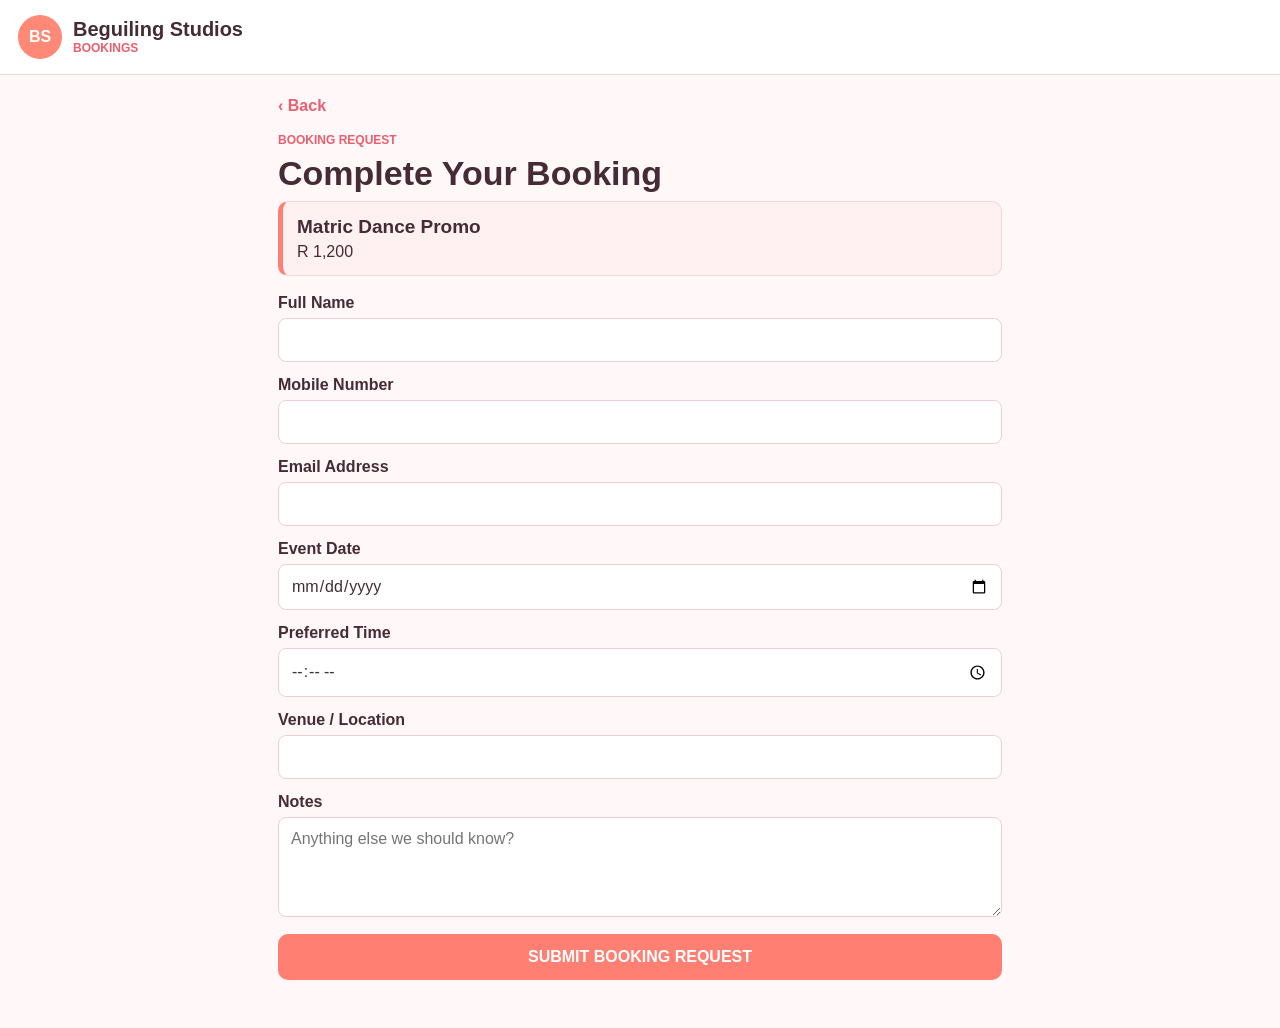
==== booking-matric.html @ d5d3e889 "Add files via upload" ====
<!DOCTYPE html>
<html>
<head>
  <meta charset="utf-8">
  <meta name="viewport" content="width=device-width, initial-scale=1, maximum-scale=1, user-scalable=no">
  <meta name="apple-mobile-web-app-capable" content="yes">
  <title>Book Matric Dance</title>
  <link rel="stylesheet" href="styles.css">
</head>
<body>
<div id="topbar">
  <div class="brand-mark">BS</div>
  <div class="brand-copy">
    <div class="brand-name">Beguiling Studios</div>
    <div class="small-label">Bookings</div>
  </div>
</div>
<div class="content">

<a class="back-link" href="matric.html">&lsaquo; Back</a>
<div class="small-label">Booking Request</div>
<h1>Complete Your Booking</h1>

<div class="summary">
  <strong>Matric Dance Promo</strong>
  <span>R 1,200</span>
</div>

<form action="thank-you.html" method="get">
  <input type="hidden" name="package" value="Matric Dance Promo">
  <input type="hidden" name="price" value="R 1,200">

  <label>Full Name
    <input name="name" type="text" required>
  </label>

  <label>Mobile Number
    <input name="phone" type="tel" required>
  </label>

  <label>Email Address
    <input name="email" type="email">
  </label>

  <label>Event Date
    <input name="date" type="date" required>
  </label>

  <label>Preferred Time
    <input name="time" type="time" required>
  </label>

  <label>Venue / Location
    <input name="venue" type="text" required>
  </label>

  <label>Notes
    <textarea name="notes" placeholder="Anything else we should know?"></textarea>
  </label>

  <button class="submit-button" type="submit">SUBMIT BOOKING REQUEST</button>
</form>

</div>
</body>
</html>
---- styles.css ----
* {
  box-sizing: border-box;
}

html, body {
  margin: 0;
  padding: 0;
  min-height: 100%;
  background: #fff7f8;
  color: #442b35;
  font-family: -apple-system, BlinkMacSystemFont, Arial, sans-serif;
  -webkit-text-size-adjust: 100%;
}

body {
  padding-bottom: 30px;
}

a {
  text-decoration: none;
}

#topbar {
  background: #ffffff;
  border-bottom: 1px solid #f2d7db;
  padding: 15px 18px;
  overflow: hidden;
}

.brand-mark {
  float: left;
  width: 44px;
  height: 44px;
  line-height: 44px;
  text-align: center;
  border-radius: 22px;
  background: #ff8877;
  color: #ffffff;
  font-weight: bold;
  margin-right: 11px;
}

.brand-copy {
  float: left;
  padding-top: 3px;
}

.brand-name {
  font-size: 20px;
  font-weight: bold;
  color: #442b35;
}

.small-label {
  color: #e95f70;
  font-size: 12px;
  font-weight: bold;
  text-transform: uppercase;
}

.content {
  max-width: 760px;
  margin: 0 auto;
  padding: 18px;
}

.home-wrap {
  margin-top: 34px;
}

h1 {
  font-size: 34px;
  margin: 7px 0 8px;
}

.intro {
  color: #8a6670;
  font-size: 17px;
  line-height: 1.45;
  margin: 0 0 25px;
}

.big-choice {
  position: relative;
  display: block;
  width: 100%;
  min-height: 132px;
  margin-bottom: 18px;
  padding: 25px 62px 25px 25px;
  border-radius: 18px;
  color: #ffffff;
}

.matric {
  background: #f06b82;
}

.wedding {
  background: #ff8877;
}

.choice-title {
  display: block;
  font-size: 27px;
  font-weight: bold;
}

.choice-sub {
  display: block;
  margin-top: 10px;
  font-size: 15px;
  color: #ffffff;
}

.choice-arrow {
  position: absolute;
  right: 24px;
  top: 39px;
  font-size: 42px;
  color: #ffffff;
}

.back-link {
  display: inline-block;
  color: #e95f70;
  font-weight: bold;
  margin: 4px 0 18px;
}

.package-card {
  background: #ffffff;
  border: 1px solid #f2d7db;
  border-left: 6px solid #ff8877;
  border-radius: 14px;
  padding: 18px;
  margin-bottom: 14px;
}

.package-card h2 {
  margin: 0 0 7px;
  color: #442b35;
}

.package-price {
  color: #e95f70;
  font-size: 28px;
  font-weight: bold;
  margin: 8px 0;
}

.package-note {
  color: #8a6670;
  font-size: 16px;
  line-height: 1.5;
}

.action-link,
.submit-button {
  display: block;
  width: 100%;
  margin-top: 17px;
  padding: 14px 16px;
  border: 0;
  border-radius: 10px;
  background: #ff7f73;
  color: #ffffff;
  font-weight: bold;
  font-size: 16px;
  text-align: center;
  -webkit-appearance: none;
}

.summary {
  background: #fff0f2;
  border: 1px solid #f2d7db;
  border-left: 5px solid #ff7f73;
  border-radius: 10px;
  padding: 14px;
  margin-bottom: 18px;
}

.summary strong {
  display: block;
  font-size: 19px;
  margin-bottom: 5px;
}

label {
  display: block;
  margin-top: 14px;
  font-weight: bold;
}

input, select, textarea {
  display: block;
  width: 100%;
  margin-top: 6px;
  padding: 12px;
  border: 1px solid #efcfd4;
  border-radius: 8px;
  background: #ffffff;
  color: #442b35;
  font-family: inherit;
  font-size: 16px;
}

textarea {
  min-height: 100px;
}

.thank-you {
  background: #ffffff;
  border: 1px solid #f2d7db;
  border-radius: 16px;
  padding: 25px;
  margin-top: 35px;
  text-align: center;
}

@media screen and (max-width: 760px) {
  .home-wrap {
    margin-top: 22px;
  }

  h1 {
    font-size: 29px;
  }

  .big-choice {
    min-height: 120px;
  }
}
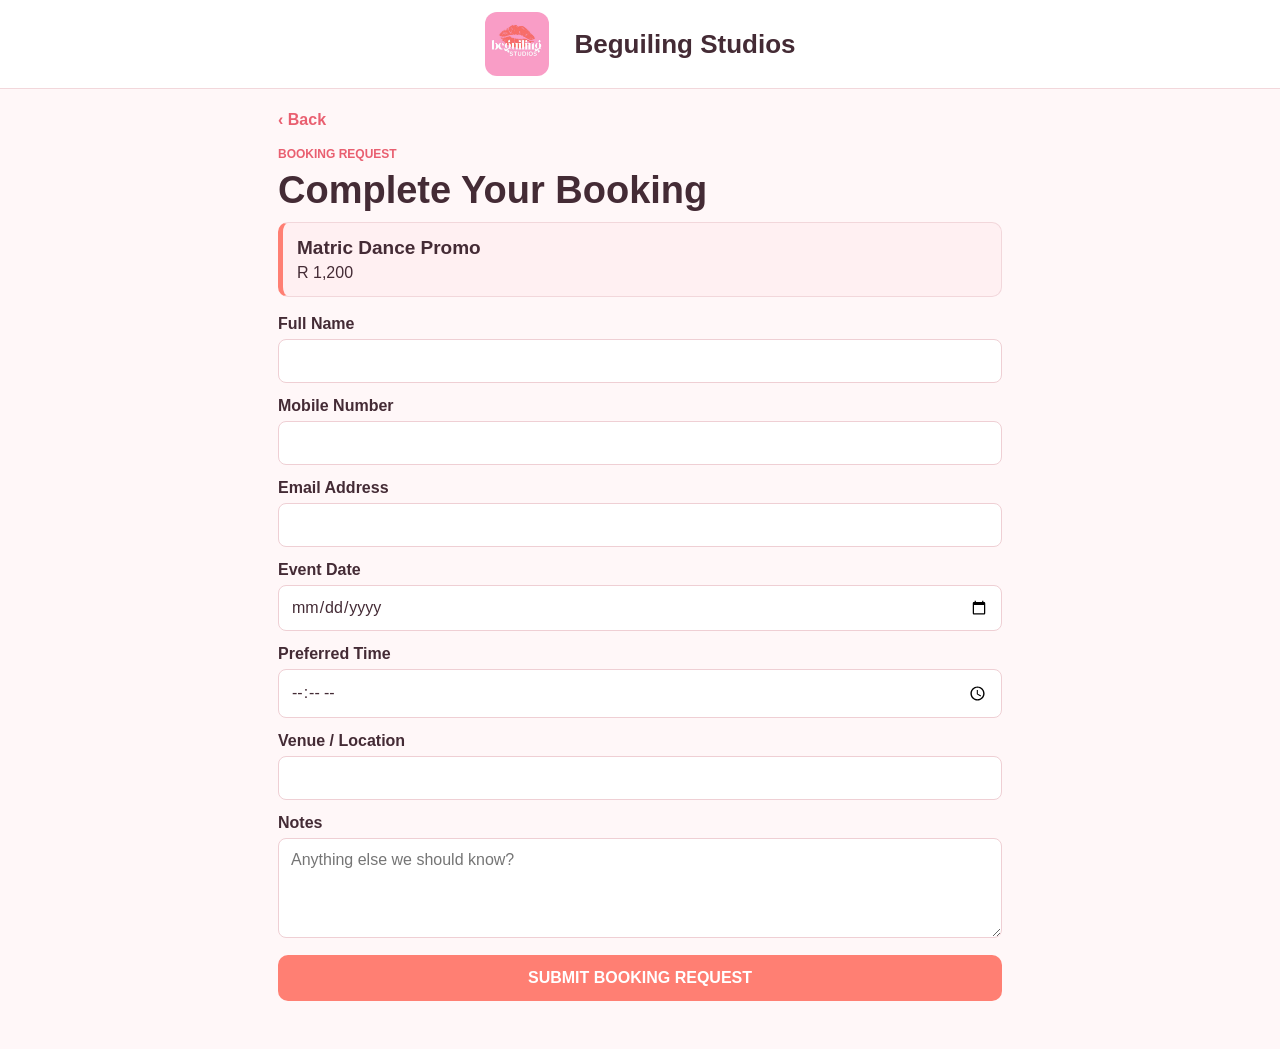
==== commit edc63677: "Add files via upload" ====
--- a/booking-matric.html
+++ b/booking-matric.html
@@ -9,10 +9,9 @@
 </head>
 <body>
 <div id="topbar">
-  <div class="brand-mark">BS</div>
-  <div class="brand-copy">
+  <div class="brand-row">
+    <img class="brand-logo" src="beguiling-logo.jpeg" alt="Beguiling Studios logo">
     <div class="brand-name">Beguiling Studios</div>
-    <div class="small-label">Bookings</div>
   </div>
 </div>
 <div class="content">
--- a/styles.css
+++ b/styles.css
@@ -65,12 +65,15 @@
 }
 
 .home-wrap {
-  margin-top: 34px;
+  margin-top: 44px;
+  max-width: 720px;
+  margin-left: auto;
+  margin-right: auto;
 }
 
 h1 {
-  font-size: 34px;
-  margin: 7px 0 8px;
+  font-size: 38px;
+  margin: 8px 0 10px;
 }
 
 .intro {
@@ -84,39 +87,44 @@
   position: relative;
   display: block;
   width: 100%;
-  min-height: 132px;
-  margin-bottom: 18px;
-  padding: 25px 62px 25px 25px;
-  border-radius: 18px;
-  color: #ffffff;
+  height: 180px;
+  margin-bottom: 22px;
+  padding: 34px 80px 30px 30px;
+  border-radius: 24px;
+  color: #ffffff;
+  overflow: hidden;
 }
 
 .matric {
-  background: #f06b82;
+  background: #ef6f86;
 }
 
 .wedding {
-  background: #ff8877;
+  background: #ff8a78;
 }
 
 .choice-title {
   display: block;
-  font-size: 27px;
-  font-weight: bold;
+  font-size: 36px;
+  line-height: 1.1;
+  font-weight: bold;
+  color: #ffffff;
 }
 
 .choice-sub {
   display: block;
-  margin-top: 10px;
-  font-size: 15px;
+  margin-top: 14px;
+  font-size: 18px;
+  line-height: 1.35;
   color: #ffffff;
 }
 
 .choice-arrow {
   position: absolute;
-  right: 24px;
-  top: 39px;
-  font-size: 42px;
+  right: 28px;
+  top: 54px;
+  font-size: 58px;
+  line-height: 58px;
   color: #ffffff;
 }
 
@@ -219,14 +227,112 @@
 
 @media screen and (max-width: 760px) {
   .home-wrap {
-    margin-top: 22px;
+    margin-top: 26px;
   }
 
   h1 {
-    font-size: 29px;
+    font-size: 31px;
   }
 
   .big-choice {
-    min-height: 120px;
-  }
-}
+    height: 160px;
+    padding: 30px 70px 26px 24px;
+    border-radius: 20px;
+  }
+
+  .choice-title {
+    font-size: 31px;
+  }
+
+  .choice-sub {
+    font-size: 16px;
+  }
+
+  .choice-arrow {
+    right: 22px;
+    top: 46px;
+    font-size: 52px;
+  }
+}
+
+
+/* v6.2 clean branded header and home */
+#topbar {
+  padding: 12px 18px;
+  background: #ffffff;
+}
+
+.brand-row {
+  display: table;
+  margin: 0 auto;
+}
+
+.brand-logo {
+  display: table-cell;
+  width: 64px;
+  height: 64px;
+  border-radius: 12px;
+  object-fit: cover;
+  vertical-align: middle;
+  margin-right: 12px;
+}
+
+.brand-name {
+  display: table-cell;
+  vertical-align: middle;
+  padding-left: 14px;
+  font-size: 26px;
+  font-weight: bold;
+  color: #442b35;
+  white-space: nowrap;
+}
+
+.clean-home {
+  margin-top: 42px;
+}
+
+.clean-choice {
+  height: 190px;
+  padding: 0 78px 0 30px;
+  line-height: 190px;
+}
+
+.clean-choice .choice-title {
+  display: inline-block;
+  vertical-align: middle;
+  line-height: 1.1;
+  font-size: 40px;
+}
+
+.clean-choice .choice-arrow {
+  top: 64px;
+}
+
+@media screen and (max-width: 760px) {
+  .brand-logo {
+    width: 56px;
+    height: 56px;
+  }
+
+  .brand-name {
+    font-size: 22px;
+    padding-left: 10px;
+  }
+
+  .clean-home {
+    margin-top: 28px;
+  }
+
+  .clean-choice {
+    height: 165px;
+    line-height: 165px;
+  }
+
+  .clean-choice .choice-title {
+    font-size: 34px;
+  }
+
+  .clean-choice .choice-arrow {
+    top: 51px;
+  }
+}
